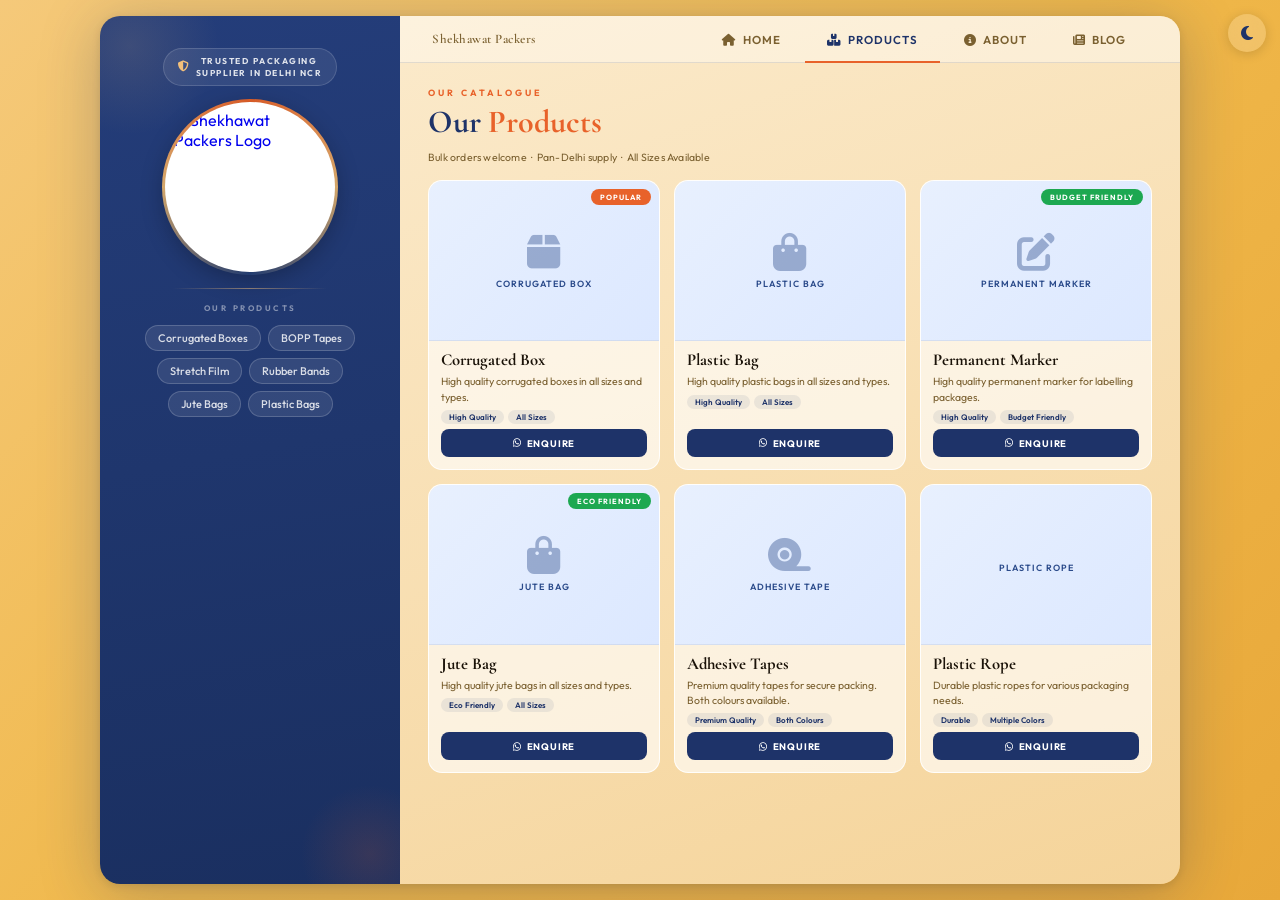
==== pages/products.html @ 8da5ced0 "Add files via upload" ====
<!DOCTYPE html>
<html lang="en">
<head>
<meta charset="UTF-8">
<meta name="viewport" content="width=device-width, initial-scale=1.0">
<link rel="icon" type="image/webp" href="/logo.webp">
<title>Products | Shekhawat Packers - Packaging Materials</title>
<meta name="description" content="Browse our complete catalogue of packaging materials - corrugated boxes, tapes, plastic bags, ropes, jute bags and more.">
<link href="https://fonts.googleapis.com/css2?family=Cormorant+Garamond:wght@400;500;600;700&family=Outfit:wght@300;400;500;600;700&display=swap" rel="stylesheet">
<link rel="stylesheet" href="https://cdnjs.cloudflare.com/ajax/libs/font-awesome/6.5.0/css/all.min.css">
<link rel="stylesheet" href="/css/style.css">
</head>
<body>

<button class="theme-toggle" onclick="toggleTheme()">
  <i class="fa-solid fa-moon icon-moon"></i>
  <i class="fa-solid fa-sun icon-sun"></i>
</button>

<div class="card-wrap">
  
  <!-- SIDEBAR -->
  <div class="sidebar">
    <div class="trusted-badge">
      <i class="fa-solid fa-shield-halved"></i>
      <span>Trusted Packaging<br>Supplier in Delhi NCR</span>
    </div>

    <a href="/" class="logo-ring-link">
      <div class="logo-ring">
        <div class="logo-wrap">
          <img src="/logo.webp" alt="Shekhawat Packers Logo" class="logo-img">
        </div>
      </div>
    </a>

    <div class="sidebar-rule"></div>

    <div class="prod-tags-label">Our Products</div>
    <div class="prod-tags">
      <span class="prod-tag">Corrugated Boxes</span>
      <span class="prod-tag">BOPP Tapes</span>
      <span class="prod-tag">Stretch Film</span>
      <span class="prod-tag">Rubber Bands</span>
      <span class="prod-tag">Jute Bags</span>
      <span class="prod-tag">Plastic Bags</span>
    </div>
  </div>

  <!-- CONTENT -->
  <div class="content">

    <nav class="nav-bar">
      <div class="nav-brand">Shekhawat Packers</div>
      <div class="nav-tabs">
        <a href="/" class="nav-tab">
          <i class="fa-solid fa-house"></i> Home
        </a>
        <a href="/pages/products.html" class="nav-tab active">
          <i class="fa-solid fa-boxes-stacked"></i> Products
        </a>
        <a href="/pages/about.html" class="nav-tab">
          <i class="fa-solid fa-circle-info"></i> About
        </a>
        <a href="/pages/blog.html" class="nav-tab">
          <i class="fa-solid fa-newspaper"></i> Blog
        </a>
      </div>
    </nav>

    <div class="main-content">

      <div class="page-header">
        <div class="prod-eyebrow">Our Catalogue</div>
        <h1 class="prod-title">Our <span>Products</span></h1>
        <p class="prod-subtitle">Bulk orders welcome &nbsp;·&nbsp; Pan-Delhi supply &nbsp;·&nbsp; All Sizes Available</p>
      </div>

      <div class="prod-grid">

        <div class="prod-card">
          <div class="prod-badge">Popular</div>
          <div class="prod-img-wrap">
            <img src="/images/corrugated-box.webp" alt="Corrugated Box"
                 style="display:none"
                 onload="this.style.display='block';this.nextElementSibling.style.display='none'"
                 onerror="this.style.display='none';this.nextElementSibling.style.display='flex'">
            <div class="img-fallback"><i class="fa-solid fa-box"></i><span>Corrugated Box</span></div>
          </div>
          <div class="prod-body">
            <h3 class="prod-name">Corrugated Box</h3>
            <div class="prod-desc">High quality corrugated boxes in all sizes and types.</div>
            <div class="prod-pills">
              <span class="prod-pill">High Quality</span><span class="prod-pill">All Sizes</span>
            </div>
            <a href="https://wa.me/919582392131?text=Hello%2C%20I%20need%20Corrugated%20Boxes." target="_blank" class="prod-enquire">
              <i class="fa-brands fa-whatsapp"></i> Enquire
            </a>
          </div>
        </div>

        <div class="prod-card">
          <div class="prod-img-wrap">
            <img src="/images/plastic-bag.webp" alt="Plastic Bag"
                 style="display:none"
                 onload="this.style.display='block';this.nextElementSibling.style.display='none'"
                 onerror="this.style.display='none';this.nextElementSibling.style.display='flex'">
            <div class="img-fallback"><i class="fa-solid fa-bag-shopping"></i><span>Plastic Bag</span></div>
          </div>
          <div class="prod-body">
            <div class="prod-name">Plastic Bag</div>
            <div class="prod-desc">High quality plastic bags in all sizes and types.</div>
            <div class="prod-pills">
              <span class="prod-pill">High Quality</span><span class="prod-pill">All Sizes</span>
            </div>
            <a href="https://wa.me/919582392131?text=Hello%2C%20I%20need%20Plastic%20Bags." target="_blank" class="prod-enquire">
              <i class="fa-brands fa-whatsapp"></i> Enquire
            </a>
          </div>
        </div>

        <div class="prod-card">
          <div class="prod-badge budget">Budget Friendly</div>
          <div class="prod-img-wrap">
            <img src="/images/permanent-marker.webp" alt="Permanent Marker"
                 style="display:none"
                 onload="this.style.display='block';this.nextElementSibling.style.display='none'"
                 onerror="this.style.display='none';this.nextElementSibling.style.display='flex'">
            <div class="img-fallback"><i class="fa-solid fa-pen-to-square"></i><span>Permanent Marker</span></div>
          </div>
          <div class="prod-body">
            <h3 class="prod-name">Permanent Marker</h3>
            <div class="prod-desc">High quality permanent marker for labelling packages.</div>
            <div class="prod-pills">
              <span class="prod-pill">High Quality</span><span class="prod-pill">Budget Friendly</span>
            </div>
            <a href="https://wa.me/919582392131?text=Hello%2C%20I%20need%20Permanent%20Markers." target="_blank" class="prod-enquire">
              <i class="fa-brands fa-whatsapp"></i> Enquire
            </a>
          </div>
        </div>

        <div class="prod-card">
          <div class="prod-badge eco">Eco Friendly</div>
          <div class="prod-img-wrap">
            <img src="/images/jute-bag.webp" alt="Jute Bag"
                 style="display:none"
                 onload="this.style.display='block';this.nextElementSibling.style.display='none'"
                 onerror="this.style.display='none';this.nextElementSibling.style.display='flex'">
            <div class="img-fallback"><i class="fa-solid fa-bag-shopping"></i><span>Jute Bag</span></div>
          </div>
          <div class="prod-body">
            <h3 class="prod-name">Jute Bag</h3>
            <div class="prod-desc">High quality jute bags in all sizes and types.</div>
            <div class="prod-pills">
              <span class="prod-pill">Eco Friendly</span><span class="prod-pill">All Sizes</span>
            </div>
            <a href="https://wa.me/919582392131?text=Hello%2C%20I%20need%20Jute%20Bags." target="_blank" class="prod-enquire">
              <i class="fa-brands fa-whatsapp"></i> Enquire
            </a>
          </div>
        </div>

        <div class="prod-card">
          <div class="prod-img-wrap">
            <img src="/images/adhesive-tape.webp" alt="Adhesive Tape"
                 style="display:none"
                 onload="this.style.display='block';this.nextElementSibling.style.display='none'"
                 onerror="this.style.display='none';this.nextElementSibling.style.display='flex'">
            <div class="img-fallback"><i class="fa-solid fa-tape"></i><span>Adhesive Tape</span></div>
          </div>
          <div class="prod-body">
            <h3 class="prod-name">Adhesive Tapes</h3>
            <div class="prod-desc">Premium quality tapes for secure packing. Both colours available.</div>
            <div class="prod-pills">
              <span class="prod-pill">Premium Quality</span><span class="prod-pill">Both Colours</span>
            </div>
            <a href="https://wa.me/919582392131?text=Hello%2C%20I%20need%20Adhesive%20Tapes." target="_blank" class="prod-enquire">
              <i class="fa-brands fa-whatsapp"></i> Enquire
            </a>
          </div>
        </div>

        <div class="prod-card">
          <div class="prod-img-wrap">
            <img src="/images/plastic-rope.webp" alt="Plastic Rope"
                 style="display:none"
                 onload="this.style.display='block';this.nextElementSibling.style.display='none'"
                 onerror="this.style.display='none';this.nextElementSibling.style.display='flex'">
            <div class="img-fallback"><i class="fa-solid fa-rope"></i><span>Plastic Rope</span></div>
          </div>
          <div class="prod-body">
            <h3 class="prod-name">Plastic Rope</h3>
            <div class="prod-desc">Durable plastic ropes for various packaging needs.</div>
            <div class="prod-pills">
              <span class="prod-pill">Durable</span><span class="prod-pill">Multiple Colors</span>
            </div>
            <a href="https://wa.me/919582392131?text=Hello%2C%20I%20need%20Plastic%20Rope." target="_blank" class="prod-enquire">
              <i class="fa-brands fa-whatsapp"></i> Enquire
            </a>
          </div>
        </div>

      </div>

    </div>
  </div>
</div>

<script src="/js/common.js"></script>
</body>
</html>
---- css/style.css ----
:root {
  --peach:      #F4C07A;
  --peach-lt:   #FAD89A;
  --peach-bg:   #f5d49a;
  --peach-dk:   #E8A84A;
  --navy:       #1E3369;
  --navy-mid:   #2A4A8A;
  --orange:     #E8622A;
  --orange-lt:  #F07845;
  --white:      #ffffff;
  --dark:       #1a1208;
  --text-muted: #7a6030;
  --cream:      #fdf0d5;

  --bg-body:       linear-gradient(135deg, #f5c97a 0%, #f0b84a 50%, #e8a83a 100%);
  --bg-content:    linear-gradient(160deg, #fbeacb 0%, #f5d49a 100%);
  --bg-nav:        rgba(255,255,255,0.35);
  --bg-feature:    rgba(255,255,255,0.55);
  --bg-feature-bd: rgba(255,255,255,0.8);
  --bg-card:       rgba(255,255,255,0.62);
  --bg-card-bd:    rgba(255,255,255,0.88);
  --bg-img:        linear-gradient(135deg, #e8f0fe 0%, #dce8ff 100%);
  --bg-popup:      #fdf4e3;
  --bg-popup-info: #f5d49a;
  --nav-border:    rgba(30,51,105,0.12);
  --item-border:   rgba(30,51,105,0.09);
  --pill-bg:       rgba(30,51,105,0.08);
  --pill-color:    #1E3369;
  --text-main:     #1a1208;
  --text-title:    #1E3369;
  --text-label:    #7a6030;
  --text-desc:     #7a6030;
  --text-nav:      #7a6030;
  --text-navhov:   #1E3369;
  --shadow-card:   0 8px 60px rgba(30,51,105,0.28), 0 2px 8px rgba(0,0,0,0.1);
  --shadow-card-hover: 0 10px 28px rgba(30,51,105,0.16);
  --fallback-color: #2A4A8A;
}

html.dark {
  --bg-body:       linear-gradient(135deg, #0f1117 0%, #141820 50%, #0d1014 100%);
  --bg-content:    linear-gradient(160deg, #1a1d26 0%, #13161e 100%);
  --bg-nav:        rgba(255,255,255,0.04);
  --bg-feature:    rgba(255,255,255,0.05);
  --bg-feature-bd: rgba(255,255,255,0.08);
  --bg-card:       rgba(255,255,255,0.05);
  --bg-card-bd:    rgba(255,255,255,0.08);
  --bg-img:        linear-gradient(135deg, #1a2040 0%, #151b35 100%);
  --bg-popup:      #1a1d26;
  --bg-popup-info: rgba(232,98,42,0.12);
  --nav-border:    rgba(255,255,255,0.07);
  --item-border:   rgba(255,255,255,0.07);
  --pill-bg:       rgba(99,140,255,0.12);
  --pill-color:    #8aabff;
  --text-main:     #e8dcc8;
  --text-title:    #a8c4ff;
  --text-label:    #6b7a99;
  --text-desc:     #7a8ba8;
  --text-nav:      #6b7a99;
  --text-navhov:   #c8d8ff;
  --shadow-card:   0 8px 60px rgba(0,0,0,0.6), 0 2px 8px rgba(0,0,0,0.4);
  --shadow-card-hover: 0 10px 28px rgba(0,0,0,0.4);
  --fallback-color: #8aabff;
  --orange:        #f07845;
  --orange-lt:     #f5956a;
}

html.dark .theme-toggle { background: rgba(255,255,255,0.08); color: #f0c060; }
html.dark .theme-toggle:hover { background: rgba(255,255,255,0.14); }
html.dark .icon-sun  { display: flex; }
html.dark .icon-moon { display: none; }

*, *::before, *::after { margin:0; padding:0; box-sizing:border-box; }
html, body { height:100%; }
body {
  background: var(--bg-body);
  font-family: 'Outfit', sans-serif;
  display: flex;
  align-items: center;
  justify-content: center;
  padding: 16px;
  transition: background 0.4s;
  overflow-x: hidden;
}

.theme-toggle {
  position: fixed;
  top: 14px; right: 14px;
  z-index: 300;
  width: 38px; height: 38px;
  border-radius: 50%;
  border: none; cursor: pointer;
  background: rgba(255,255,255,0.18);
  backdrop-filter: blur(10px);
  color: var(--navy);
  font-size: 16px;
  display: flex; align-items: center; justify-content: center;
  box-shadow: 0 2px 12px rgba(0,0,0,0.15);
  transition: background 0.3s, transform 0.2s, color 0.3s;
}
.theme-toggle:hover { transform: scale(1.1); background: rgba(255,255,255,0.28); }
.icon-sun  { display: none; }
.icon-moon { display: block; }

.card-wrap {
  width: 100%;
  max-width: 1080px;
  height: calc(100vh - 32px);
  border-radius: 20px;
  overflow: hidden;
  box-shadow: var(--shadow-card);
  display: grid;
  grid-template-columns: 300px 1fr;
  animation: fadeUp 0.6s cubic-bezier(.22,.68,0,1.2) both;
  transition: box-shadow 0.4s;
}

@keyframes fadeUp {
  from { opacity:0; transform:translateY(24px) scale(0.97); }
  to   { opacity:1; transform:translateY(0) scale(1); }
}

.sidebar {
  background: linear-gradient(170deg, #243d7a 0%, #1a2f60 100%);
  padding: 32px 22px 28px;
  display: flex;
  flex-direction: column;
  align-items: center;
  gap: 0;
  position: relative;
  overflow: hidden;
}

.sidebar::before {
  content:''; position:absolute; top:-60px; left:-60px;
  width:180px; height:180px; border-radius:50%;
  background:radial-gradient(circle, rgba(244,192,122,0.12) 0%, transparent 70%);
  pointer-events:none;
}

.sidebar::after {
  content:''; position:absolute; bottom:-40px; right:-40px;
  width:140px; height:140px; border-radius:50%;
  background:radial-gradient(circle, rgba(232,98,42,0.14) 0%, transparent 70%);
  pointer-events:none;
}

.logo-ring-link {
  text-decoration: none;
  display: block;
}

.trusted-badge {
  display: flex;
  align-items: center;
  gap: 7px;
  background: rgba(255,255,255,0.08);
  border: 1px solid rgba(255,255,255,0.15);
  border-radius: 30px;
  padding: 6px 14px;
  margin-bottom: 16px;
  z-index:1;
}

.trusted-badge i { color: var(--peach); font-size: 11px; }

.trusted-badge span {
  font-size: 8.5px;
  font-weight: 700;
  letter-spacing: 1.5px;
  text-transform: uppercase;
  color: rgba(255,255,255,0.85);
  text-align: center;
  line-height: 1.4;
}

.logo-ring {
  position: relative;
  width: 170px;
  height: 170px;
  flex-shrink: 0;
  margin-bottom: 16px;
  z-index:1;
}

.logo-ring::before {
  content:''; position:absolute; inset:-3px; border-radius:50%;
  background: conic-gradient(var(--orange) 0deg, var(--peach) 90deg, var(--navy-mid) 180deg, var(--peach) 270deg, var(--orange) 360deg);
  z-index:0;
  animation: spinRing 12s linear infinite;
}

@keyframes spinRing {
  to { transform: rotate(360deg); }
}

.logo-wrap {
  position:relative; z-index:1;
  width:100%; height:100%; border-radius:50%;
  background: var(--white);
  display:flex; align-items:center; justify-content:center;
  overflow:hidden;
  box-shadow: 0 6px 24px rgba(0,0,0,0.3);
}

.logo-img { width:90%; height:90%; object-fit:contain; }

.sidebar-rule {
  width: 60%;
  height: 1px;
  background: linear-gradient(to right, transparent, rgba(244,192,122,0.5), transparent);
  margin-bottom: 14px;
  z-index:1;
}

.prod-tags-label {
  font-size: 8px;
  font-weight: 700;
  letter-spacing: 2.5px;
  text-transform: uppercase;
  color: rgba(255,255,255,0.45);
  margin-bottom: 12px;
  z-index:1;
}

.prod-tags {
  display: flex;
  flex-wrap: wrap;
  justify-content: center;
  gap: 7px;
  z-index:1;
}

.prod-tag {
  background: rgba(255,255,255,0.09);
  border: 1px solid rgba(255,255,255,0.18);
  color: rgba(255,255,255,0.82);
  font-size: 11px;
  font-weight: 500;
  padding: 5px 12px;
  border-radius: 20px;
  transition: background 0.2s, border-color 0.2s;
  cursor: default;
}

.prod-tag:hover {
  background: rgba(244,192,122,0.18);
  border-color: rgba(244,192,122,0.4);
}

.content {
  background: var(--bg-content);
  display: flex;
  flex-direction: column;
  height: 100%;
  overflow: hidden;
  transition: background 0.4s;
}

.nav-bar {
  display: flex;
  align-items: center;
  justify-content: space-between;
  padding: 0 32px;
  border-bottom: 1px solid var(--nav-border);
  flex-shrink: 0;
  background: var(--bg-nav);
  transition: background 0.4s, border-color 0.4s;
}

.nav-brand {
  font-family: 'Cormorant Garamond', serif;
  font-size: 13px;
  font-weight: 600;
  color: var(--text-nav);
  letter-spacing: 0.5px;
  padding: 14px 0;
  transition: color 0.4s;
}

.nav-tabs {
  display: flex;
  gap: 2px;
}

.nav-tab {
  display: flex;
  align-items: center;
  gap: 6px;
  padding: 16px 22px 14px;
  background: none;
  border: none;
  border-bottom: 2px solid transparent;
  cursor: pointer;
  font-family: 'Outfit', sans-serif;
  font-size: 11.5px;
  font-weight: 600;
  letter-spacing: 1px;
  text-transform: uppercase;
  color: var(--text-nav);
  transition: color 0.2s, border-color 0.2s;
  margin-bottom: -1px;
  text-decoration: none;
}

.nav-tab i { font-size: 12px; }

.nav-tab:hover { color: var(--text-navhov); }

.nav-tab.active {
  color: var(--text-navhov);
  border-bottom-color: var(--orange);
}

.main-content {
  flex: 1;
  overflow-y: auto;
  padding: 24px 28px 28px;
  display: flex;
  flex-direction: column;
  gap: 16px;
}

.page-header {
  display: flex;
  flex-direction: column;
  gap: 8px;
}

.eyebrow {
  font-size: 9.5px;
  font-weight: 700;
  letter-spacing: 3px;
  text-transform: uppercase;
  color: var(--orange);
  display: flex;
  align-items: center;
  gap: 10px;
}

.eyebrow::after {
  content:'';
  flex: 1;
  height: 1px;
  background: linear-gradient(to right, var(--orange), transparent);
  opacity: 0.5;
}

.prod-eyebrow {
  font-size: 9px;
  font-weight: 700;
  letter-spacing: 3px;
  text-transform: uppercase;
  color: var(--orange);
}

.biz-title,
.prod-title {
  font-family: 'Cormorant Garamond', serif;
  font-size: clamp(22px, 2.8vw, 32px);
  font-weight: 700;
  color: var(--text-title);
  line-height: 1;
  transition: color 0.4s;
  margin: 0;
}

.biz-title {
  font-size: clamp(28px, 3.5vw, 44px);
}

.biz-title span,
.prod-title span {
  color: var(--orange);
}

.prod-subtitle {
  font-size: 10.5px;
  color: var(--text-desc);
  letter-spacing: 0.2px;
  transition: color 0.4s;
  margin: 4px 0 0;
}

.person-row {
  display: flex;
  align-items: center;
  justify-content: space-between;
  gap: 12px;
}

.person-info {
  display: flex;
  flex-direction: column;
  gap: 2px;
}

.person-name-row {
  display: flex;
  align-items: center;
  gap: 8px;
  font-size: 15px;
  font-weight: 600;
  color: var(--text-main);
  transition: color 0.4s;
}

.person-name-row i {
  color: var(--orange);
  font-size: 13px;
}

.person-role {
  font-size: 12px;
  color: var(--text-label);
  transition: color 0.4s;
}

.wholesale-badge {
  display: inline-flex;
  align-items: center;
  gap: 6px;
  background: var(--navy);
  color: white;
  font-size: 9px;
  font-weight: 700;
  letter-spacing: 2px;
  text-transform: uppercase;
  padding: 7px 16px;
  border-radius: 6px;
  white-space: nowrap;
}

.badge-dot {
  width: 6px;
  height: 6px;
  border-radius: 50%;
  background: var(--peach);
  flex-shrink: 0;
}

.feature-box {
  background: var(--bg-feature);
  border: 1px solid var(--bg-feature-bd);
  border-radius: 12px;
  padding: 10px 18px;
  display: grid;
  grid-template-columns: 1fr 1fr;
  gap: 7px 20px;
  transition: background 0.4s, border-color 0.4s;
}

.feature-item {
  display: flex;
  align-items: center;
  gap: 8px;
  font-size: 12.5px;
  font-weight: 500;
  color: var(--text-main);
  transition: color 0.4s;
}

.feature-item i {
  color: #25D366;
  font-size: 14px;
  flex-shrink: 0;
}

.contact-list {
  display: flex;
  flex-direction: column;
  gap: 0;
}

.contact-item {
  display: flex;
  align-items: center;
  gap: 12px;
  padding: 8px 0;
  border-bottom: 1px solid var(--item-border);
  text-decoration: none;
  color: var(--text-main);
  position: relative;
  transition: padding-left 0.2s, border-color 0.4s;
}

.contact-item:first-child {
  border-top: 1px solid var(--item-border);
}

.contact-item::before {
  content:'';
  position: absolute;
  left: -12px;
  top: 50%;
  transform: translateY(-50%);
  width: 3px;
  height: 0;
  border-radius: 2px;
  background: var(--orange);
  transition: height 0.22s;
}

.contact-item:hover {
  padding-left: 5px;
}

.contact-item:hover::before {
  height: 50%;
}

.icon-box {
  width: 36px;
  height: 36px;
  border-radius: 10px;
  display: flex;
  align-items: center;
  justify-content: center;
  flex-shrink: 0;
  font-size: 13px;
  color: white;
}

.icon-phone {
  background: linear-gradient(135deg, var(--navy-mid), var(--navy));
}

.icon-wa {
  background: linear-gradient(135deg, #1da851, #25D366);
}

.icon-loc {
  background: linear-gradient(135deg, #a02020, #c0392b);
}

.icon-mail {
  background: linear-gradient(135deg, var(--orange-lt), var(--orange));
}

.contact-text {
  flex: 1;
  display: flex;
  flex-direction: column;
}

.contact-label {
  font-size: 7.5px;
  font-weight: 700;
  letter-spacing: 2px;
  text-transform: uppercase;
  color: var(--text-label);
  display: block;
  margin-bottom: 1px;
  transition: color 0.4s;
}

.contact-value {
  font-size: 13px;
  font-weight: 600;
  color: var(--text-main);
  line-height: 1.3;
  transition: color 0.4s;
}

.directions-btn {
  display: inline-flex;
  align-items: center;
  gap: 5px;
  background: linear-gradient(135deg, #a02020, #c0392b);
  color: white;
  font-family: 'Outfit', sans-serif;
  font-size: 9px;
  font-weight: 700;
  letter-spacing: 0.8px;
  text-transform: uppercase;
  padding: 8px 14px;
  border-radius: 22px;
  text-decoration: none;
  white-space: nowrap;
  flex-shrink: 0;
  box-shadow: 0 3px 10px rgba(160,32,32,0.3);
  transition: transform 0.18s, filter 0.18s;
}

.directions-btn:hover {
  transform: translateY(-2px);
  filter: brightness(1.12);
}

.cta-row {
  display: grid;
  grid-template-columns: 1fr 1fr;
  gap: 10px;
}

.cta-btn {
  padding: 12px 12px;
  border-radius: 12px;
  border: none;
  cursor: pointer;
  font-family: 'Outfit', sans-serif;
  font-size: 13px;
  font-weight: 700;
  letter-spacing: 0.3px;
  display: flex;
  align-items: center;
  justify-content: center;
  gap: 8px;
  transition: transform 0.2s, filter 0.2s;
}

.cta-btn i {
  font-size: 16px;
  margin-right: 6px;
}

.cta-btn:hover {
  transform: translateY(-2px);
  filter: brightness(1.07);
}

.cta-btn:active {
  transform: scale(0.97);
}

.cta-wa {
  background: #25D366;
  color: white;
  box-shadow: 0 5px 16px rgba(37,211,102,0.3);
}

.cta-save {
  background: var(--navy);
  color: white;
  box-shadow: 0 5px 16px rgba(30,51,105,0.3);
}

.featured-section {
  display: flex;
  flex-direction: column;
  gap: 10px;
}

.featured-title {
  font-family: 'Cormorant Garamond', serif;
  font-size: clamp(18px, 2.2vw, 24px);
  font-weight: 700;
  color: var(--text-title);
  transition: color 0.4s;
  margin: 0;
}

.featured-grid {
  display: grid;
  grid-template-columns: repeat(3, 1fr);
  gap: 12px;
}

.featured-card {
  background: var(--bg-card);
  border: 1px solid var(--bg-card-bd);
  border-radius: 14px;
  overflow: hidden;
  display: flex;
  flex-direction: column;
  transition: transform 0.22s, box-shadow 0.22s, background 0.4s, border-color 0.4s;
}

.featured-card:hover {
  transform: translateY(-4px);
  box-shadow: var(--shadow-card-hover);
}

.featured-image {
  width: 100%;
  aspect-ratio: 4 / 3;
  background: var(--bg-img);
  display: flex;
  align-items: center;
  justify-content: center;
  overflow: hidden;
  border-bottom: 1px solid var(--item-border);
  transition: background 0.4s;
  position: relative;
}

.featured-image img {
  width: 100%;
  height: 100%;
  object-fit: cover;
  transition: transform 0.35s ease;
}

.featured-card:hover .featured-image img {
  transform: scale(1.06);
}

.featured-image .img-fallback {
  position: absolute;
  inset: 0;
  display: flex;
  flex-direction: column;
  align-items: center;
  justify-content: center;
  gap: 5px;
  color: var(--fallback-color);
  font-size: 8px;
  font-weight: 600;
  letter-spacing: 1px;
  text-transform: uppercase;
}

.featured-image .img-fallback i {
  font-size: 28px;
  opacity: 0.4;
}

.featured-body {
  padding: 8px 10px 10px;
  display: flex;
  flex-direction: column;
  gap: 4px;
  flex: 1;
}

.featured-name {
  font-family: 'Cormorant Garamond', serif;
  font-size: clamp(13px, 1.2vw, 15px);
  font-weight: 700;
  color: var(--text-main);
  line-height: 1.1;
  transition: color 0.4s;
  margin: 0;
}

.featured-desc {
  font-size: 9.5px;
  color: var(--text-desc);
  line-height: 1.4;
  transition: color 0.4s;
}

.featured-btn {
  display: flex;
  align-items: center;
  justify-content: center;
  gap: 5px;
  background: var(--navy);
  color: white;
  font-family: 'Outfit', sans-serif;
  font-size: 9px;
  font-weight: 700;
  letter-spacing: 0.7px;
  text-transform: uppercase;
  padding: 7px;
  border-radius: 8px;
  text-decoration: none;
  margin-top: auto;
  transition: background 0.2s, transform 0.18s;
}

.featured-btn:hover {
  background: var(--orange);
  transform: translateY(-1px);
}

.prod-grid {
  display: grid;
  grid-template-columns: repeat(3, 1fr);
  gap: 14px;
}

.prod-card {
  background: var(--bg-card);
  border: 1px solid var(--bg-card-bd);
  border-radius: 14px;
  overflow: hidden;
  display: flex;
  flex-direction: column;
  position: relative;
  transition: transform 0.22s, box-shadow 0.22s, background 0.4s, border-color 0.4s;
}

.prod-card:hover {
  transform: translateY(-4px);
  box-shadow: var(--shadow-card-hover);
}

.prod-img-wrap {
  width: 100%;
  height: 160px;
  background: var(--bg-img);
  display: flex;
  align-items: center;
  justify-content: center;
  overflow: hidden;
  position: relative;
  border-bottom: 1px solid var(--item-border);
  transition: background 0.4s;
}

.prod-img-wrap img {
  width: 100%;
  height: 100%;
  object-fit: cover;
  transition: transform 0.35s ease;
}

.prod-card:hover .prod-img-wrap img {
  transform: scale(1.06);
}

.img-fallback {
  position: absolute;
  inset: 0;
  display: flex;
  flex-direction: column;
  align-items: center;
  justify-content: center;
  gap: 7px;
  color: var(--fallback-color);
  font-size: 9px;
  font-weight: 600;
  letter-spacing: 1px;
  text-transform: uppercase;
}

.img-fallback i {
  font-size: 38px;
  opacity: 0.4;
}

.prod-badge {
  position: absolute;
  top: 8px;
  right: 8px;
  font-size: 7.5px;
  font-weight: 700;
  letter-spacing: 1px;
  text-transform: uppercase;
  padding: 3px 9px;
  border-radius: 20px;
  color: white;
  background: var(--orange);
  z-index: 2;
}

.prod-badge.eco {
  background: #1da851;
}

.prod-badge.budget {
  background: #1da851;
}

.prod-body {
  padding: 10px 12px 12px;
  display: flex;
  flex-direction: column;
  gap: 5px;
  flex: 1;
}

.prod-name {
  font-family: 'Cormorant Garamond', serif;
  font-size: clamp(14px, 1.3vw, 17px);
  font-weight: 700;
  color: var(--text-main);
  line-height: 1.1;
  margin: 0;
}

.prod-desc {
  font-size: 10.5px;
  color: var(--text-desc);
  line-height: 1.45;
  transition: color 0.4s;
}

.prod-pills {
  display: flex;
  flex-wrap: wrap;
  gap: 4px;
}

.prod-pill {
  background: var(--pill-bg);
  color: var(--pill-color);
  font-size: 8px;
  font-weight: 600;
  padding: 2px 8px;
  border-radius: 20px;
  transition: background 0.4s, color 0.4s;
}

.prod-enquire {
  display: flex;
  align-items: center;
  justify-content: center;
  gap: 5px;
  background: var(--navy);
  color: white;
  font-family: 'Outfit', sans-serif;
  font-size: 9.5px;
  font-weight: 700;
  letter-spacing: 0.8px;
  text-transform: uppercase;
  padding: 8px;
  border-radius: 8px;
  text-decoration: none;
  margin-top: auto;
  transition: background 0.2s, transform 0.18s;
}

.prod-enquire:hover {
  background: var(--orange);
  transform: translateY(-1px);
}

.popup-overlay {
  position: fixed;
  inset: 0;
  background: rgba(0,0,0,0.5);
  backdrop-filter: blur(6px);
  z-index: 200;
  display: flex;
  align-items: center;
  justify-content: center;
  opacity: 0;
  pointer-events: none;
  transition: opacity 0.3s;
}

.popup-overlay.show {
  opacity: 1;
  pointer-events: all;
}

.popup {
  background: var(--bg-popup);
  border-radius: 22px;
  padding: 36px 32px;
  width: min(400px, 90vw);
  text-align: center;
  box-shadow: 0 24px 80px rgba(0,0,0,0.3);
  transform: scale(0.85) translateY(20px);
  transition: transform 0.35s cubic-bezier(.22,.68,0,1.2), background 0.4s;
  border: 1.5px solid rgba(244,192,122,0.3);
}

.popup-overlay.show .popup {
  transform: scale(1) translateY(0);
}

.popup-icon {
  width: 64px;
  height: 64px;
  border-radius: 50%;
  background: linear-gradient(135deg, #243d7a, var(--navy));
  display: flex;
  align-items: center;
  justify-content: center;
  margin: 0 auto 16px;
  box-shadow: 0 6px 20px rgba(30,51,105,0.25);
}

.popup-icon i {
  font-size: 24px;
  color: white;
}

.popup-check {
  width: 64px;
  height: 64px;
  border-radius: 50%;
  background: linear-gradient(135deg, #1da851, #25D366);
  display: flex;
  align-items: center;
  justify-content: center;
  margin: 0 auto 16px;
  box-shadow: 0 6px 20px rgba(37,211,102,0.3);
  animation: popIn 0.4s 0.1s cubic-bezier(.22,.68,0,1.2) both;
}

.popup-check i {
  font-size: 26px;
  color: white;
}

@keyframes popIn {
  from { transform: scale(0); }
  to { transform: scale(1); }
}

.popup .popup-title {
  font-family: 'Cormorant Garamond', serif;
  font-size: 24px;
  font-weight: 700;
  color: var(--text-title);
  margin-bottom: 6px;
}

.popup p {
  font-size: 13px;
  color: var(--text-label);
  line-height: 1.6;
  margin-bottom: 20px;
}

.popup p strong {
  color: var(--text-main);
  font-weight: 600;
}

.popup-info {
  background: var(--bg-popup-info);
  border-radius: 10px;
  padding: 12px 14px;
  margin-bottom: 20px;
  text-align: left;
  display: flex;
  flex-direction: column;
  gap: 8px;
  border: 1px solid rgba(232,98,42,0.2);
}

.popup-info-row {
  display: flex;
  align-items: center;
  gap: 9px;
  font-size: 12px;
  color: var(--text-main);
  font-weight: 500;
}

.popup-info-row i {
  color: var(--orange);
  width: 14px;
  text-align: center;
}

.popup-btns {
  display: grid;
  grid-template-columns: 1fr 1fr;
  gap: 9px;
}

.popup-btn {
  padding: 12px;
  border-radius: 9px;
  border: none;
  cursor: pointer;
  font-family: 'Outfit', sans-serif;
  font-size: 13px;
  font-weight: 600;
  transition: transform 0.2s, filter 0.2s;
}

.popup-btn:hover {
  transform: translateY(-2px);
  filter: brightness(1.05);
}

.popup-btn-primary {
  background: var(--navy);
  color: white;
}

.popup-btn-secondary {
  background: var(--bg-feature);
  color: var(--text-title);
  border: 1px solid var(--item-border);
}

/* RESPONSIVE */
@media (max-width: 800px) {
  .card-wrap {
    grid-template-columns: 1fr;
    height: auto;
    max-height: none;
  }

  body {
    align-items: flex-start;
    min-height: 100vh;
  }

  .sidebar {
    padding: 24px 20px 22px;
  }

  .logo-ring {
    width: 150px !important;
    height: 150px !important;
  }

  .nav-bar {
    padding: 0 16px;
  }

  .nav-brand {
    display: none;
  }

  .content {
    height: auto;
    overflow: visible;
  }

  .main-content {
    height: auto;
    overflow: visible;
  }

  .featured-grid {
    grid-template-columns: 1fr 1fr;
    gap: 10px;
  }

  .prod-grid {
    grid-template-columns: 1fr 1fr;
    gap: 10px;
  }

  .feature-box {
    grid-template-columns: 1fr;
    gap: 8px;
  }

  .cta-row {
    grid-template-columns: 1fr 1fr;
  }
}

@media (max-width: 480px) {
  .featured-grid {
    grid-template-columns: 1fr;
  }

  .prod-grid {
    grid-template-columns: 1fr;
  }

  .cta-btn {
    font-size: 13px;
    padding: 13px 10px;
  }

  .person-row {
    flex-wrap: wrap;
    gap: 10px;
  }

  .nav-tabs {
    overflow-x: auto;
  }

  .nav-tab {
    white-space: nowrap;
    padding: 16px 12px 14px;
  }
}
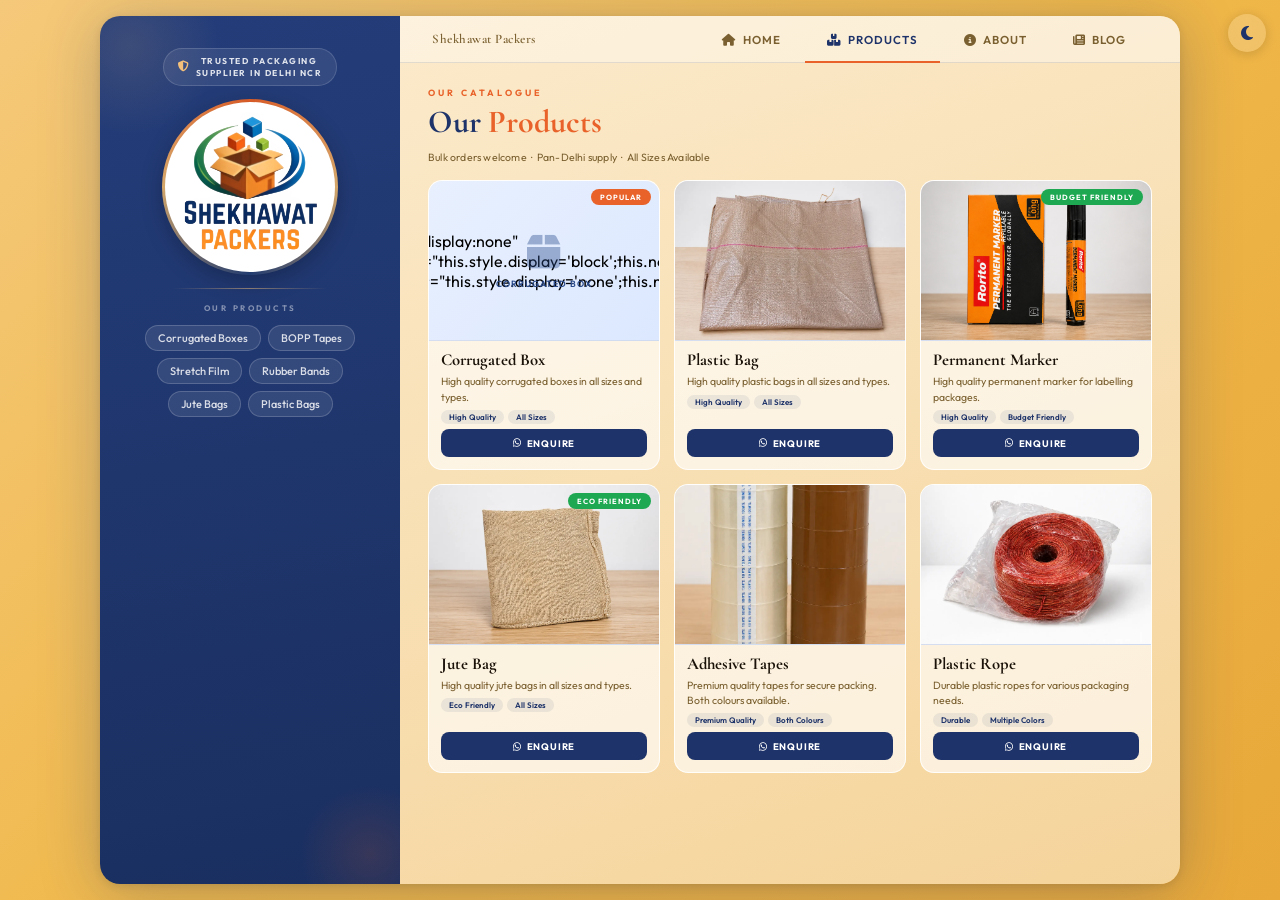
==== commit c20e66a7: "update" ====
--- a/pages/products.html
+++ b/pages/products.html
@@ -81,7 +81,7 @@
         <div class="prod-card">
           <div class="prod-badge">Popular</div>
           <div class="prod-img-wrap">
-            <img src="/images/corrugated-box.webp" alt="Corrugated Box"
+            <img src="/images/corrugated-box.webp" alt="Corrugated Box">
                  style="display:none"
                  onload="this.style.display='block';this.nextElementSibling.style.display='none'"
                  onerror="this.style.display='none';this.nextElementSibling.style.display='flex'">
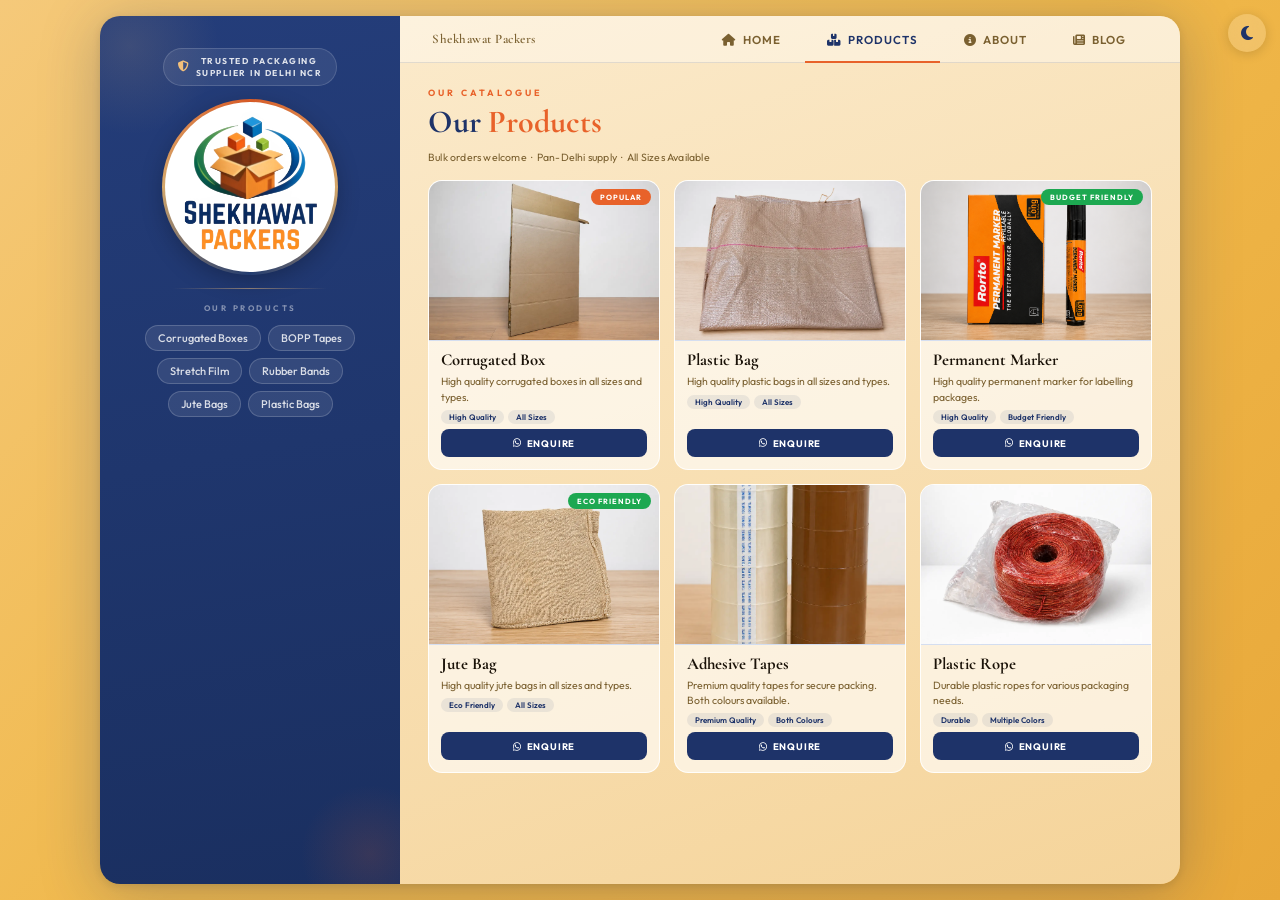
==== commit 8d6db080: "update" ====
--- a/pages/products.html
+++ b/pages/products.html
@@ -81,7 +81,7 @@
         <div class="prod-card">
           <div class="prod-badge">Popular</div>
           <div class="prod-img-wrap">
-            <img src="/images/corrugated-box.webp" alt="Corrugated Box">
+            <img src="../images/corrugated-box.webp" alt="Corrugated Box"
                  style="display:none"
                  onload="this.style.display='block';this.nextElementSibling.style.display='none'"
                  onerror="this.style.display='none';this.nextElementSibling.style.display='flex'">
@@ -101,7 +101,7 @@
 
         <div class="prod-card">
           <div class="prod-img-wrap">
-            <img src="/images/plastic-bag.webp" alt="Plastic Bag"
+            <img src="../images/plastic-bag.webp" alt="Plastic Bag"
                  style="display:none"
                  onload="this.style.display='block';this.nextElementSibling.style.display='none'"
                  onerror="this.style.display='none';this.nextElementSibling.style.display='flex'">
@@ -122,7 +122,7 @@
         <div class="prod-card">
           <div class="prod-badge budget">Budget Friendly</div>
           <div class="prod-img-wrap">
-            <img src="/images/permanent-marker.webp" alt="Permanent Marker"
+            <img src="../images/permanent-marker.webp" alt="Permanent Marker"
                  style="display:none"
                  onload="this.style.display='block';this.nextElementSibling.style.display='none'"
                  onerror="this.style.display='none';this.nextElementSibling.style.display='flex'">
@@ -143,7 +143,7 @@
         <div class="prod-card">
           <div class="prod-badge eco">Eco Friendly</div>
           <div class="prod-img-wrap">
-            <img src="/images/jute-bag.webp" alt="Jute Bag"
+            <img src="../images/jute-bag.webp" alt="Jute Bag"
                  style="display:none"
                  onload="this.style.display='block';this.nextElementSibling.style.display='none'"
                  onerror="this.style.display='none';this.nextElementSibling.style.display='flex'">
@@ -163,7 +163,7 @@
 
         <div class="prod-card">
           <div class="prod-img-wrap">
-            <img src="/images/adhesive-tape.webp" alt="Adhesive Tape"
+            <img src="../images/adhesive-tape.webp" alt="Adhesive Tape"
                  style="display:none"
                  onload="this.style.display='block';this.nextElementSibling.style.display='none'"
                  onerror="this.style.display='none';this.nextElementSibling.style.display='flex'">
@@ -183,7 +183,7 @@
 
         <div class="prod-card">
           <div class="prod-img-wrap">
-            <img src="/images/plastic-rope.webp" alt="Plastic Rope"
+            <img src="../images/plastic-rope.webp" alt="Plastic Rope"
                  style="display:none"
                  onload="this.style.display='block';this.nextElementSibling.style.display='none'"
                  onerror="this.style.display='none';this.nextElementSibling.style.display='flex'">
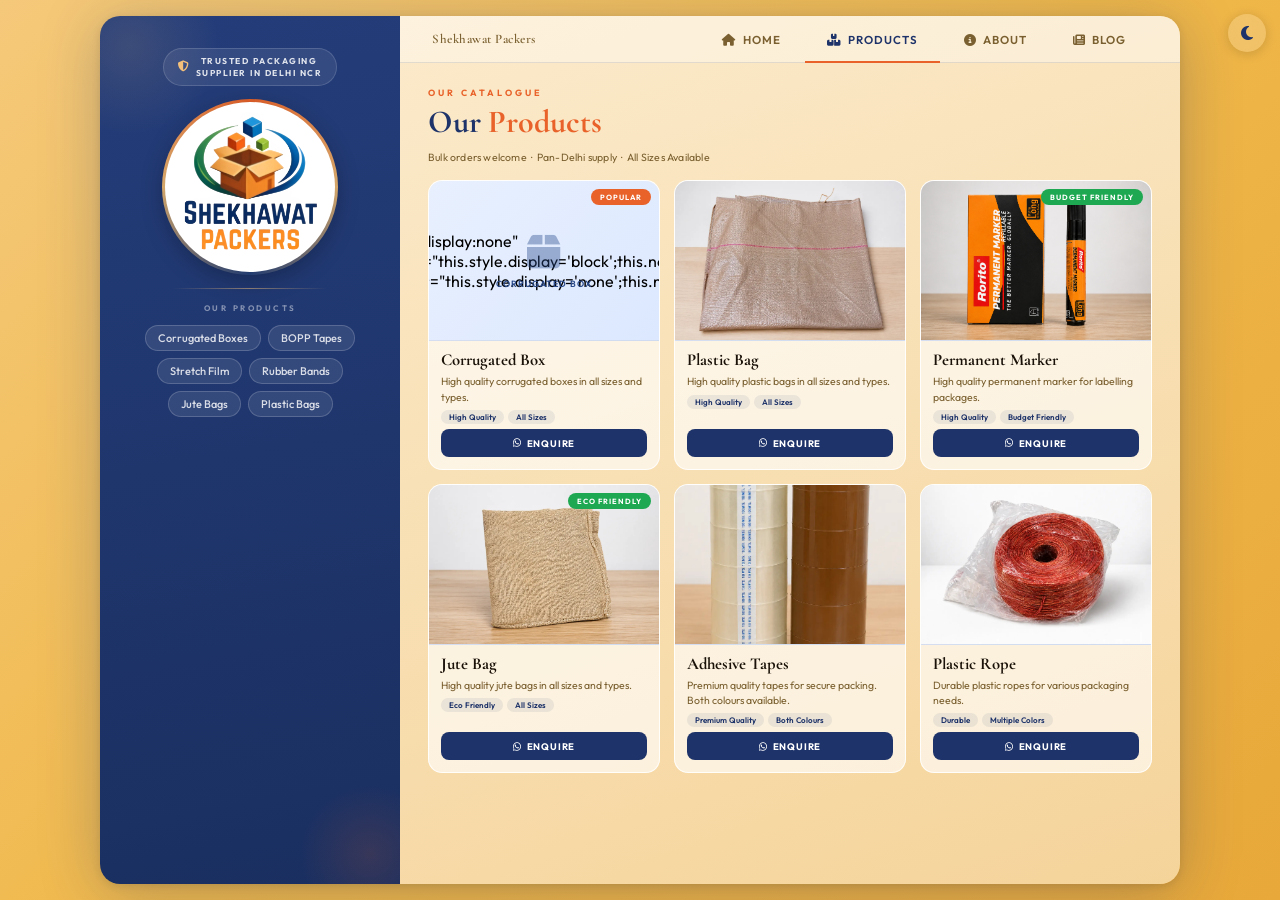
==== commit 3c905dc0: "update" ====
--- a/pages/products.html
+++ b/pages/products.html
@@ -81,7 +81,7 @@
         <div class="prod-card">
           <div class="prod-badge">Popular</div>
           <div class="prod-img-wrap">
-            <img src="../images/corrugated-box.webp" alt="Corrugated Box"
+           <img src="/images/corrugated-box.webp">
                  style="display:none"
                  onload="this.style.display='block';this.nextElementSibling.style.display='none'"
                  onerror="this.style.display='none';this.nextElementSibling.style.display='flex'">
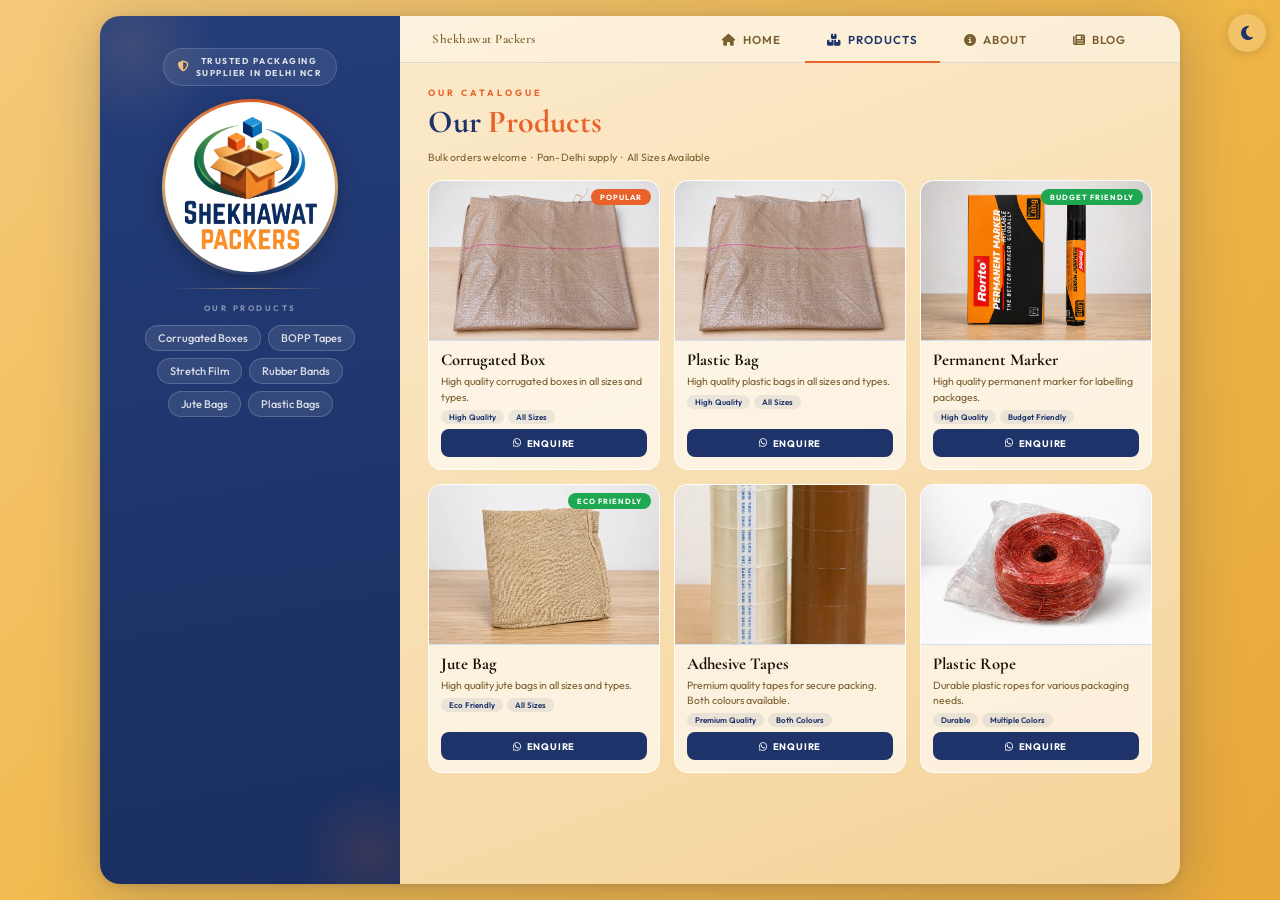
==== commit 4008c314: "update" ====
--- a/pages/products.html
+++ b/pages/products.html
@@ -81,7 +81,7 @@
         <div class="prod-card">
           <div class="prod-badge">Popular</div>
           <div class="prod-img-wrap">
-           <img src="/images/corrugated-box.webp">
+             <img src="../images/plastic-bag.webp" alt="Plastic Bag"
                  style="display:none"
                  onload="this.style.display='block';this.nextElementSibling.style.display='none'"
                  onerror="this.style.display='none';this.nextElementSibling.style.display='flex'">
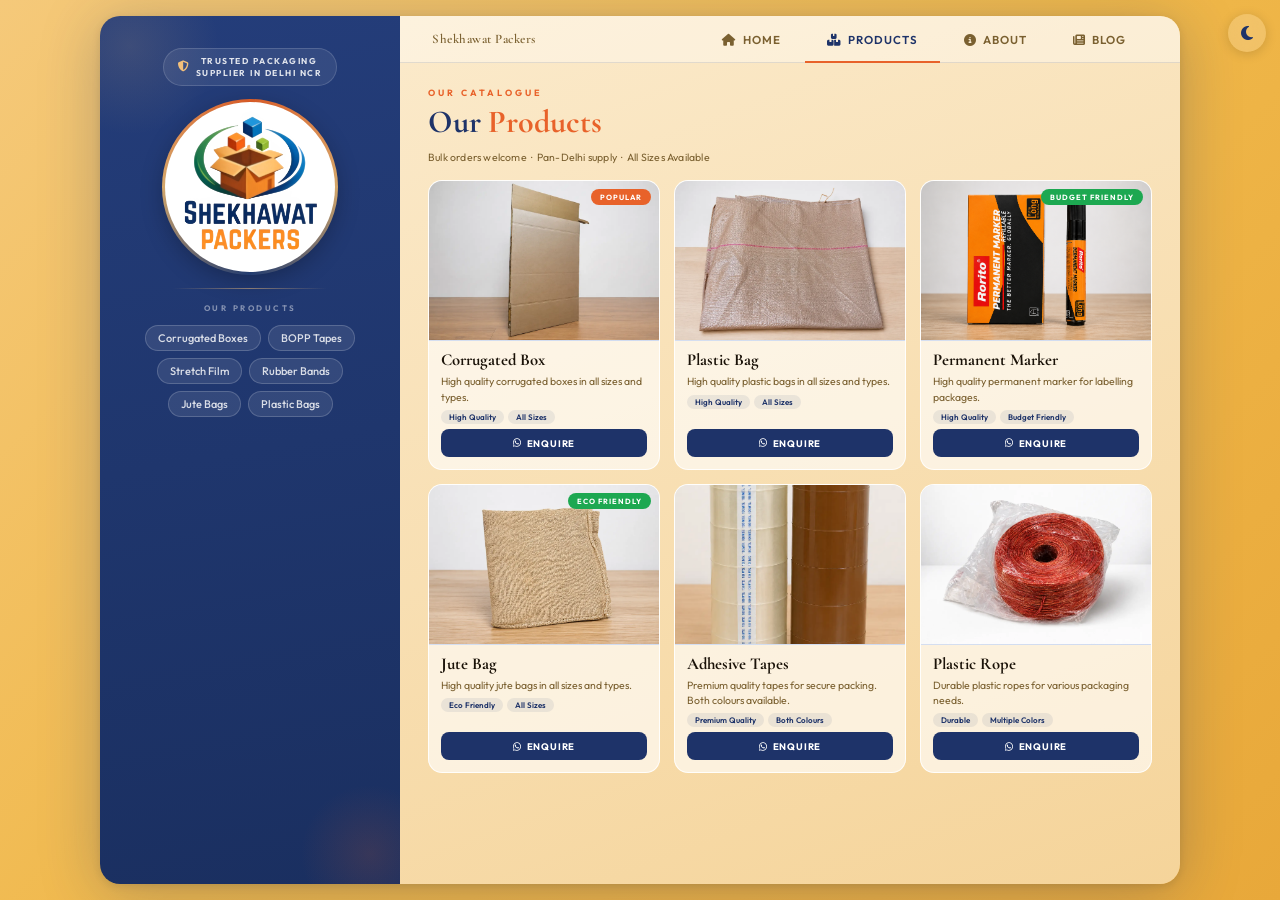
==== commit 423027f5: "update" ====
--- a/pages/products.html
+++ b/pages/products.html
@@ -81,7 +81,7 @@
         <div class="prod-card">
           <div class="prod-badge">Popular</div>
           <div class="prod-img-wrap">
-             <img src="../images/plastic-bag.webp" alt="Plastic Bag"
+             <img src="../images/corrugated-box.webp" alt="Corrugated Box"
                  style="display:none"
                  onload="this.style.display='block';this.nextElementSibling.style.display='none'"
                  onerror="this.style.display='none';this.nextElementSibling.style.display='flex'">
